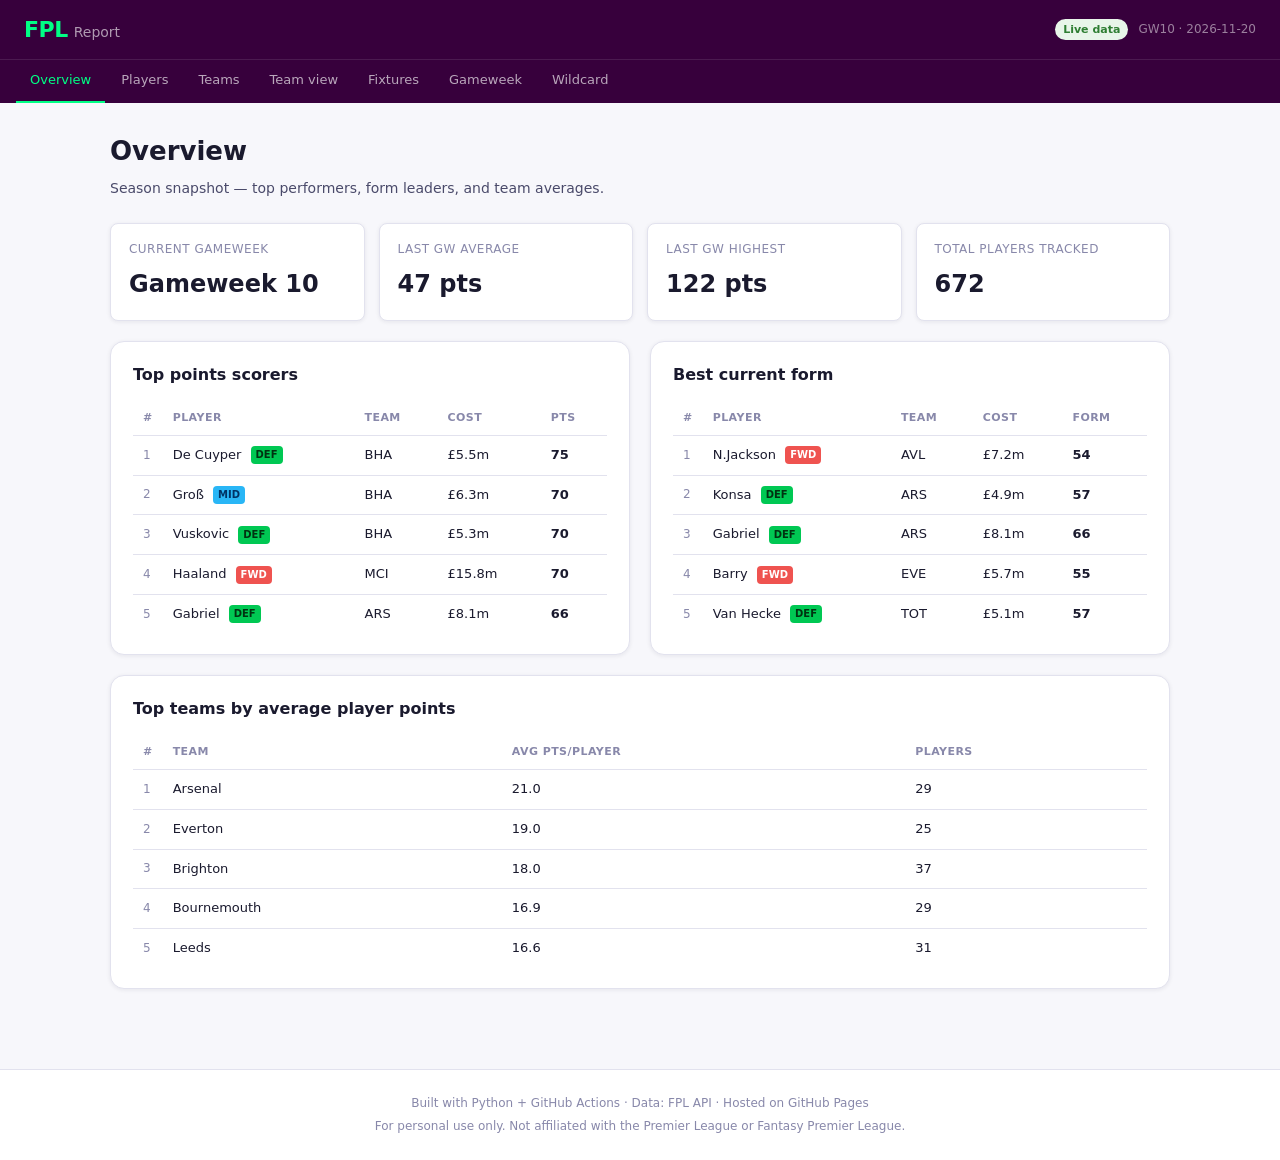
==== docs/index.html @ f7d1ed71 "chore: refresh FPL data 2026-11-20" ====
<!DOCTYPE html>
<html lang="en">
<head>
  <meta charset="UTF-8">
  <meta name="viewport" content="width=device-width, initial-scale=1.0">
  <title>Overview — FPL Report</title>
  <link rel="stylesheet" href="assets/style.css">
</head>
<body>
  <header class="site-header">
    <div class="header-inner">
      <div class="header-brand">
        <span class="brand-logo">FPL</span>
        <span class="brand-sub">Report</span>
      </div>
      <div class="header-meta">
        <span class="badge badge-live">Live data</span>
        <span class="meta-info">GW10 · 2026-11-20</span>
      </div>
    </div>
    <nav class="site-nav">
      <a href="index.html" class="nav-link active">Overview</a>
<a href="players.html" class="nav-link">Players</a>
<a href="teams.html" class="nav-link">Teams</a>
<a href="team.html" class="nav-link">Team view</a>
<a href="fixtures.html" class="nav-link">Fixtures</a>
<a href="gameweek.html" class="nav-link">Gameweek</a>
<a href="wildcard.html" class="nav-link">Wildcard</a>
    </nav>
  </header>
  <main class="site-main">
    
    <div class="page-header">
      <h1>Overview</h1>
      <p class="page-desc">Season snapshot — top performers, form leaders, and team averages.</p>
    </div>

    <div class="stat-cards">
      <div class="stat-card">
        <div class="stat-label">Current gameweek</div>
        <div class="stat-value">Gameweek 10</div>
      </div>
      <div class="stat-card">
        <div class="stat-label">Last GW average</div>
        <div class="stat-value">47 pts</div>
      </div>
      <div class="stat-card">
        <div class="stat-label">Last GW highest</div>
        <div class="stat-value">122 pts</div>
      </div>
      <div class="stat-card">
        <div class="stat-label">Total players tracked</div>
        <div class="stat-value">672</div>
      </div>
    </div>

    <div class="two-col">
      <section class="card">
        <h2>Top points scorers</h2>
        <table class="data-table">
          <thead><tr><th>#</th><th>Player</th><th>Team</th><th>Cost</th><th>Pts</th></tr></thead>
          <tbody>
        <tr>
          <td class="rank">1</td>
          <td class="player-name">
            <span class="name">De Cuyper</span>
            <span class="pos-badge pos-2">DEF</span>
          </td>
          <td>BHA</td>
          <td>£5.5m</td>
          <td class="pts">75</td>
        </tr>
        <tr>
          <td class="rank">2</td>
          <td class="player-name">
            <span class="name">Groß</span>
            <span class="pos-badge pos-3">MID</span>
          </td>
          <td>BHA</td>
          <td>£6.3m</td>
          <td class="pts">70</td>
        </tr>
        <tr>
          <td class="rank">3</td>
          <td class="player-name">
            <span class="name">Vuskovic</span>
            <span class="pos-badge pos-2">DEF</span>
          </td>
          <td>BHA</td>
          <td>£5.3m</td>
          <td class="pts">70</td>
        </tr>
        <tr>
          <td class="rank">4</td>
          <td class="player-name">
            <span class="name">Haaland</span>
            <span class="pos-badge pos-4">FWD</span>
          </td>
          <td>MCI</td>
          <td>£15.8m</td>
          <td class="pts">70</td>
        </tr>
        <tr>
          <td class="rank">5</td>
          <td class="player-name">
            <span class="name">Gabriel</span>
            <span class="pos-badge pos-2">DEF</span>
          </td>
          <td>ARS</td>
          <td>£8.1m</td>
          <td class="pts">66</td>
        </tr></tbody>
        </table>
      </section>
      <section class="card">
        <h2>Best current form</h2>
        <table class="data-table">
          <thead><tr><th>#</th><th>Player</th><th>Team</th><th>Cost</th><th>Form</th></tr></thead>
          <tbody>
        <tr>
          <td class="rank">1</td>
          <td class="player-name">
            <span class="name">N.Jackson</span>
            <span class="pos-badge pos-4">FWD</span>
          </td>
          <td>AVL</td>
          <td>£7.2m</td>
          <td class="pts">54</td>
        </tr>
        <tr>
          <td class="rank">2</td>
          <td class="player-name">
            <span class="name">Konsa</span>
            <span class="pos-badge pos-2">DEF</span>
          </td>
          <td>ARS</td>
          <td>£4.9m</td>
          <td class="pts">57</td>
        </tr>
        <tr>
          <td class="rank">3</td>
          <td class="player-name">
            <span class="name">Gabriel</span>
            <span class="pos-badge pos-2">DEF</span>
          </td>
          <td>ARS</td>
          <td>£8.1m</td>
          <td class="pts">66</td>
        </tr>
        <tr>
          <td class="rank">4</td>
          <td class="player-name">
            <span class="name">Barry</span>
            <span class="pos-badge pos-4">FWD</span>
          </td>
          <td>EVE</td>
          <td>£5.7m</td>
          <td class="pts">55</td>
        </tr>
        <tr>
          <td class="rank">5</td>
          <td class="player-name">
            <span class="name">Van Hecke</span>
            <span class="pos-badge pos-2">DEF</span>
          </td>
          <td>TOT</td>
          <td>£5.1m</td>
          <td class="pts">57</td>
        </tr></tbody>
        </table>
      </section>
    </div>

    <section class="card">
      <h2>Top teams by average player points</h2>
      <table class="data-table">
        <thead><tr><th>#</th><th>Team</th><th>Avg pts/player</th><th>Players</th></tr></thead>
        <tbody>
        <tr>
          <td class="rank">1</td>
          <td>Arsenal</td>
          <td>21.0</td>
          <td>29</td>
        </tr>
        <tr>
          <td class="rank">2</td>
          <td>Everton</td>
          <td>19.0</td>
          <td>25</td>
        </tr>
        <tr>
          <td class="rank">3</td>
          <td>Brighton</td>
          <td>18.0</td>
          <td>37</td>
        </tr>
        <tr>
          <td class="rank">4</td>
          <td>Bournemouth</td>
          <td>16.9</td>
          <td>29</td>
        </tr>
        <tr>
          <td class="rank">5</td>
          <td>Leeds</td>
          <td>16.6</td>
          <td>31</td>
        </tr></tbody>
      </table>
    </section>
  </main>
  <footer class="site-footer">
    <p>Built with Python + GitHub Actions · Data: FPL API · Hosted on GitHub Pages</p>
    <p>For personal use only. Not affiliated with the Premier League or Fantasy Premier League.</p>
  </footer>
  <script src="assets/main.js"></script>
</body>
</html>
---- docs/assets/style.css ----
:root {
  --pitch: #2d7a3a;
  --pitch-light: #38964a;
  --ink: #1a1a2e;
  --ink-muted: #4a4a6a;
  --ink-faint: #8888aa;
  --surface: #ffffff;
  --surface-alt: #f7f7fb;
  --border: #e2e2ee;
  --accent: #37003c;
  --accent-bright: #00ff85;
  --fdr1: #00cc44; --fdr1-text: #003311;
  --fdr2: #88dd44; --fdr2-text: #1a3300;
  --fdr3: #ffcc00; --fdr3-text: #332200;
  --fdr4: #ff6644; --fdr4-text: #330000;
  --fdr5: #cc0000; --fdr5-text: #fff;
  --pos1: #f8c12b; --pos2: #00c853; --pos3: #29b6f6; --pos4: #ef5350;
  --radius: 8px; --radius-lg: 14px;
  --shadow: 0 1px 4px rgba(26,26,46,0.08);
}

*, *::before, *::after { box-sizing: border-box; margin: 0; padding: 0; }

body {
  font-family: 'Inter', system-ui, -apple-system, sans-serif;
  font-size: 15px; line-height: 1.6;
  background: var(--surface-alt); color: var(--ink);
  min-height: 100vh;
}

/* Header */
.site-header {
  background: var(--accent);
  color: white;
  position: sticky; top: 0; z-index: 100;
}
.header-inner {
  display: flex; align-items: center; justify-content: space-between;
  padding: 12px 24px;
}
.header-brand { display: flex; align-items: baseline; gap: 6px; }
.brand-logo {
  font-size: 22px; font-weight: 800; letter-spacing: -0.5px;
  color: var(--accent-bright);
}
.brand-sub { font-size: 14px; color: rgba(255,255,255,0.6); }
.header-meta { display: flex; align-items: center; gap: 10px; font-size: 12px; }
.meta-info { color: rgba(255,255,255,0.5); }

/* Nav */
.site-nav {
  display: flex; gap: 2px;
  padding: 0 16px;
  border-top: 1px solid rgba(255,255,255,0.1);
  overflow-x: auto;
}
.nav-link {
  display: inline-block; padding: 10px 14px;
  font-size: 13px; font-weight: 500; color: rgba(255,255,255,0.65);
  text-decoration: none; white-space: nowrap;
  border-bottom: 2px solid transparent;
  transition: color 0.15s, border-color 0.15s;
}
.nav-link:hover { color: white; }
.nav-link.active { color: var(--accent-bright); border-bottom-color: var(--accent-bright); }

/* Main */
.site-main { max-width: 1100px; margin: 0 auto; padding: 28px 20px 60px; }
.page-header { margin-bottom: 24px; }
.page-header h1 { font-size: 26px; font-weight: 700; color: var(--ink); }
.page-header .page-desc { color: var(--ink-muted); margin-top: 4px; font-size: 14px; }

/* Cards */
.card {
  background: var(--surface);
  border: 1px solid var(--border);
  border-radius: var(--radius-lg);
  padding: 20px 22px;
  margin-bottom: 20px;
  box-shadow: var(--shadow);
}
.card h2 { font-size: 16px; font-weight: 600; margin-bottom: 14px; color: var(--ink); }
.card-desc { font-size: 13px; color: var(--ink-muted); margin-bottom: 12px; margin-top: -8px; }

/* Stat cards */
.stat-cards {
  display: grid; grid-template-columns: repeat(auto-fit, minmax(160px, 1fr)); gap: 14px;
  margin-bottom: 20px;
}
.stat-card {
  background: var(--surface);
  border: 1px solid var(--border);
  border-radius: var(--radius);
  padding: 16px 18px;
  box-shadow: var(--shadow);
}
.stat-label { font-size: 12px; color: var(--ink-faint); text-transform: uppercase; letter-spacing: 0.04em; margin-bottom: 6px; }
.stat-value { font-size: 24px; font-weight: 700; color: var(--ink); }

/* Tables */
.table-wrap { overflow-x: auto; }
.data-table { width: 100%; border-collapse: collapse; font-size: 13px; }
.data-table th {
  text-align: left; padding: 8px 10px;
  font-size: 11px; font-weight: 600; text-transform: uppercase; letter-spacing: 0.04em;
  color: var(--ink-faint); border-bottom: 1px solid var(--border);
}
.data-table td { padding: 9px 10px; border-bottom: 1px solid var(--border); }
.data-table tr:last-child td { border-bottom: none; }
.data-table tr:hover td { background: var(--surface-alt); }
.data-table .rank { color: var(--ink-faint); font-size: 12px; width: 28px; }
.data-table .pts { font-weight: 600; }
.empty { text-align: center; color: var(--ink-faint); padding: 20px; }

/* Badges */
.badge { display: inline-block; font-size: 11px; font-weight: 600; padding: 2px 8px; border-radius: 999px; }
.badge-mock { background: #fff3e0; color: #e65100; }
.badge-live { background: #e8f5e9; color: #2e7d32; }
.badge-current { background: var(--accent-bright); color: var(--accent); font-size: 10px; vertical-align: middle; }

/* Position badges */
.pos-badge { display: inline-block; font-size: 10px; font-weight: 700; padding: 1px 5px; border-radius: 4px; margin-left: 5px; vertical-align: middle; }
.pos-1 { background: var(--pos1); color: #332200; }
.pos-2 { background: var(--pos2); color: #003311; }
.pos-3 { background: var(--pos3); color: #003366; }
.pos-4 { background: var(--pos4); color: white; }

/* FDR pills */
.fdr-pill { display: inline-block; font-size: 11px; font-weight: 700; padding: 2px 7px; border-radius: 6px; margin: 1px; }
.fdr-1 { background: var(--fdr1); color: var(--fdr1-text); }
.fdr-2 { background: var(--fdr2); color: var(--fdr2-text); }
.fdr-3 { background: var(--fdr3); color: var(--fdr3-text); }
.fdr-4 { background: var(--fdr4); color: var(--fdr4-text); }
.fdr-5 { background: var(--fdr5); color: var(--fdr5-text); }
.fdr-legend { display: flex; gap: 8px; flex-wrap: wrap; align-items: center; padding: 14px 18px; margin-bottom: 20px; }

/* Fixtures */
.fixtures-table .score-cell { text-align: center; font-weight: 700; color: var(--ink); }
.fixtures-table .team-name { font-weight: 500; }
.fixtures-table .fixture-date { font-size: 12px; color: var(--ink-faint); }
.fixture-gw--current { border-color: var(--accent); }

/* Two-col layout */
.two-col { display: grid; grid-template-columns: 1fr 1fr; gap: 20px; }
@media (max-width: 700px) { .two-col { grid-template-columns: 1fr; } }

/* Table controls */
.table-controls { display: flex; align-items: center; justify-content: space-between; margin-bottom: 14px; flex-wrap: wrap; gap: 10px; }
.table-controls h2 { margin-bottom: 0; }
.filter-group { display: flex; gap: 6px; }
.filter-btn {
  font-size: 12px; font-weight: 600; padding: 4px 12px;
  border: 1px solid var(--border); border-radius: 999px;
  background: var(--surface); color: var(--ink-muted); cursor: pointer;
  transition: all 0.15s;
}
.filter-btn.active, .filter-btn:hover { background: var(--accent); color: white; border-color: var(--accent); }

/* Player comparison */
.comparison-card { }
.compare-selects { display: grid; grid-template-columns: 1fr auto 1fr; align-items: end; gap: 14px; margin-bottom: 16px; }
.compare-selects label { font-size: 12px; color: var(--ink-faint); display: block; margin-bottom: 4px; }
.compare-selects select { width: 100%; padding: 8px 10px; border: 1px solid var(--border); border-radius: var(--radius); font-size: 13px; background: var(--surface); }
.compare-vs { font-weight: 700; color: var(--ink-faint); padding-bottom: 8px; text-align: center; }
.comparison-result { display: none; }
.comparison-result.visible { display: block; }
.compare-table { width: 100%; border-collapse: collapse; font-size: 13px; }
.compare-table th { padding: 8px 12px; text-align: center; font-size: 12px; font-weight: 600; color: var(--ink-faint); border-bottom: 1px solid var(--border); }
.compare-table th:first-child { text-align: left; }
.compare-table td { padding: 9px 12px; text-align: center; border-bottom: 1px solid var(--border); }
.compare-table td:first-child { text-align: left; color: var(--ink-muted); font-size: 12px; }
.compare-table .winner { font-weight: 700; color: var(--pitch); }
.compare-table .header-a, .compare-table .header-b { font-weight: 700; font-size: 14px; color: var(--ink); }

/* Team view */
.team-select-label { font-size: 12px; color: var(--ink-faint); display: block; margin-bottom: 6px; }
#team-select { width: 100%; max-width: 320px; padding: 8px 10px; border: 1px solid var(--border); border-radius: var(--radius); font-size: 13px; background: var(--surface); }
.stat-sub { font-size: 12px; color: var(--ink-faint); margin-top: 4px; }
/* Team view has 7 KPI cards — narrower minmax than the default .stat-cards
   keeps them on one row instead of wrapping 6+1 at normal page widths. */
#team-stats { grid-template-columns: repeat(auto-fit, minmax(124px, 1fr)); }
#team-stats .stat-value { font-size: 20px; }

/* Wildcard */
.in-budget { color: #2e7d32; }
.over-budget { color: #c62828; }

/* Footer */
.site-footer { text-align: center; padding: 24px; font-size: 12px; color: var(--ink-faint); border-top: 1px solid var(--border); background: var(--surface); }
.site-footer p + p { margin-top: 4px; }
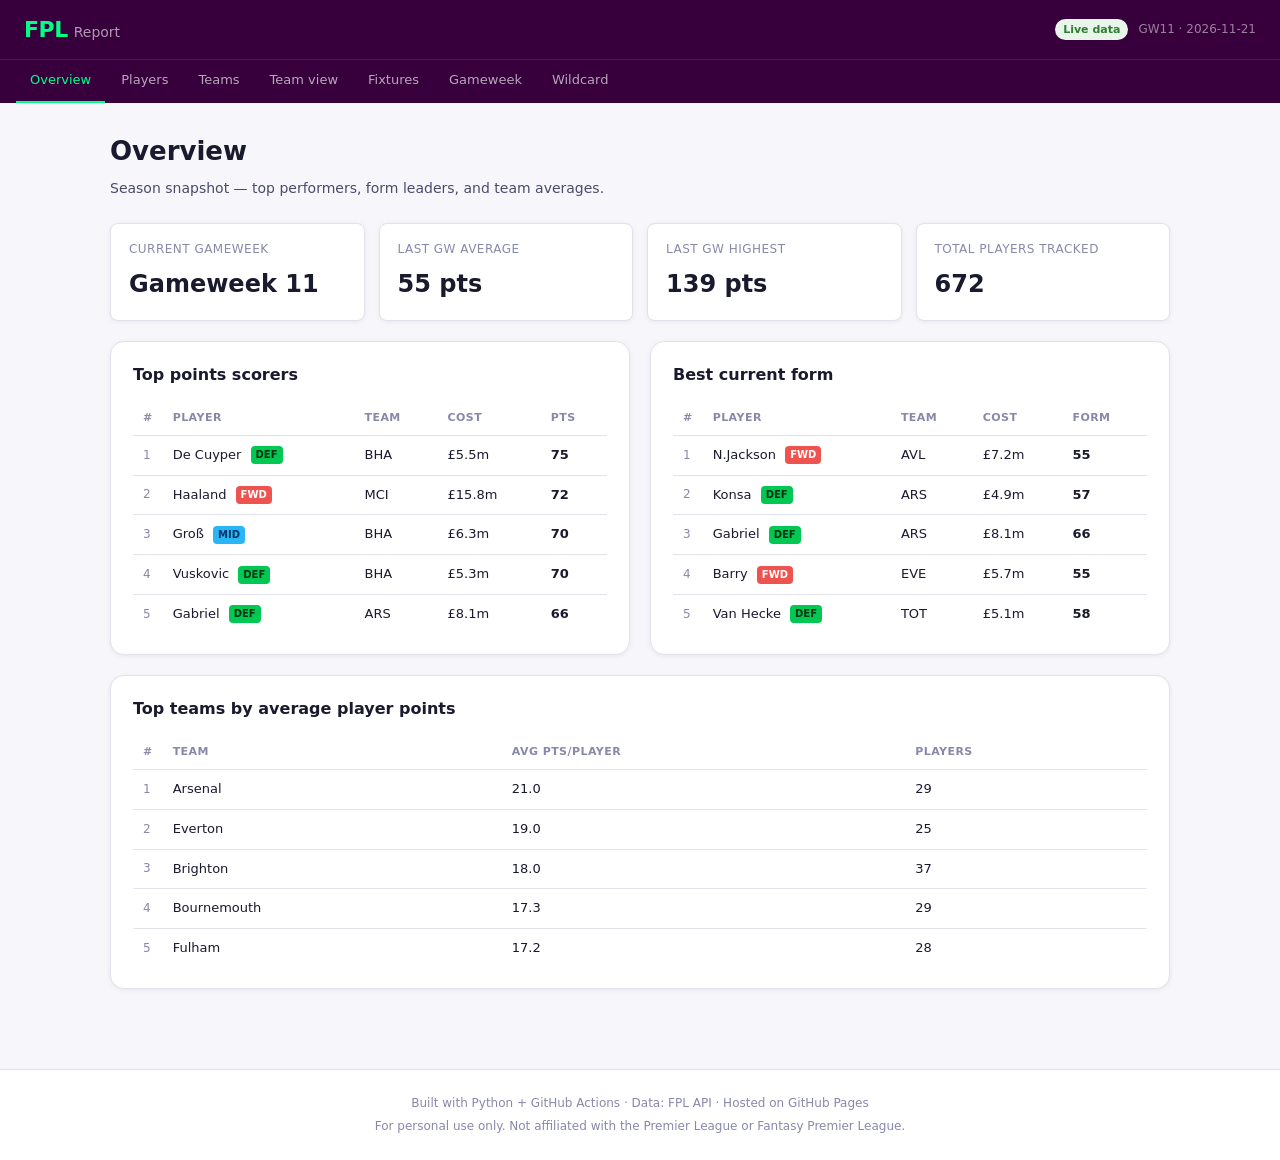
==== commit 7ffbadf0: "chore: refresh FPL data 2026-11-21" ====
--- a/docs/index.html
+++ b/docs/index.html
@@ -15,7 +15,7 @@
       </div>
       <div class="header-meta">
         <span class="badge badge-live">Live data</span>
-        <span class="meta-info">GW10 · 2026-11-20</span>
+        <span class="meta-info">GW11 · 2026-11-21</span>
       </div>
     </div>
     <nav class="site-nav">
@@ -38,15 +38,15 @@
     <div class="stat-cards">
       <div class="stat-card">
         <div class="stat-label">Current gameweek</div>
-        <div class="stat-value">Gameweek 10</div>
+        <div class="stat-value">Gameweek 11</div>
       </div>
       <div class="stat-card">
         <div class="stat-label">Last GW average</div>
-        <div class="stat-value">47 pts</div>
+        <div class="stat-value">55 pts</div>
       </div>
       <div class="stat-card">
         <div class="stat-label">Last GW highest</div>
-        <div class="stat-value">122 pts</div>
+        <div class="stat-value">139 pts</div>
       </div>
       <div class="stat-card">
         <div class="stat-label">Total players tracked</div>
@@ -73,6 +73,16 @@
         <tr>
           <td class="rank">2</td>
           <td class="player-name">
+            <span class="name">Haaland</span>
+            <span class="pos-badge pos-4">FWD</span>
+          </td>
+          <td>MCI</td>
+          <td>£15.8m</td>
+          <td class="pts">72</td>
+        </tr>
+        <tr>
+          <td class="rank">3</td>
+          <td class="player-name">
             <span class="name">Groß</span>
             <span class="pos-badge pos-3">MID</span>
           </td>
@@ -81,23 +91,13 @@
           <td class="pts">70</td>
         </tr>
         <tr>
-          <td class="rank">3</td>
+          <td class="rank">4</td>
           <td class="player-name">
             <span class="name">Vuskovic</span>
             <span class="pos-badge pos-2">DEF</span>
           </td>
           <td>BHA</td>
           <td>£5.3m</td>
-          <td class="pts">70</td>
-        </tr>
-        <tr>
-          <td class="rank">4</td>
-          <td class="player-name">
-            <span class="name">Haaland</span>
-            <span class="pos-badge pos-4">FWD</span>
-          </td>
-          <td>MCI</td>
-          <td>£15.8m</td>
           <td class="pts">70</td>
         </tr>
         <tr>
@@ -125,7 +125,7 @@
           </td>
           <td>AVL</td>
           <td>£7.2m</td>
-          <td class="pts">54</td>
+          <td class="pts">55</td>
         </tr>
         <tr>
           <td class="rank">2</td>
@@ -165,7 +165,7 @@
           </td>
           <td>TOT</td>
           <td>£5.1m</td>
-          <td class="pts">57</td>
+          <td class="pts">58</td>
         </tr></tbody>
         </table>
       </section>
@@ -197,14 +197,14 @@
         <tr>
           <td class="rank">4</td>
           <td>Bournemouth</td>
-          <td>16.9</td>
+          <td>17.3</td>
           <td>29</td>
         </tr>
         <tr>
           <td class="rank">5</td>
-          <td>Leeds</td>
-          <td>16.6</td>
-          <td>31</td>
+          <td>Fulham</td>
+          <td>17.2</td>
+          <td>28</td>
         </tr></tbody>
       </table>
     </section>
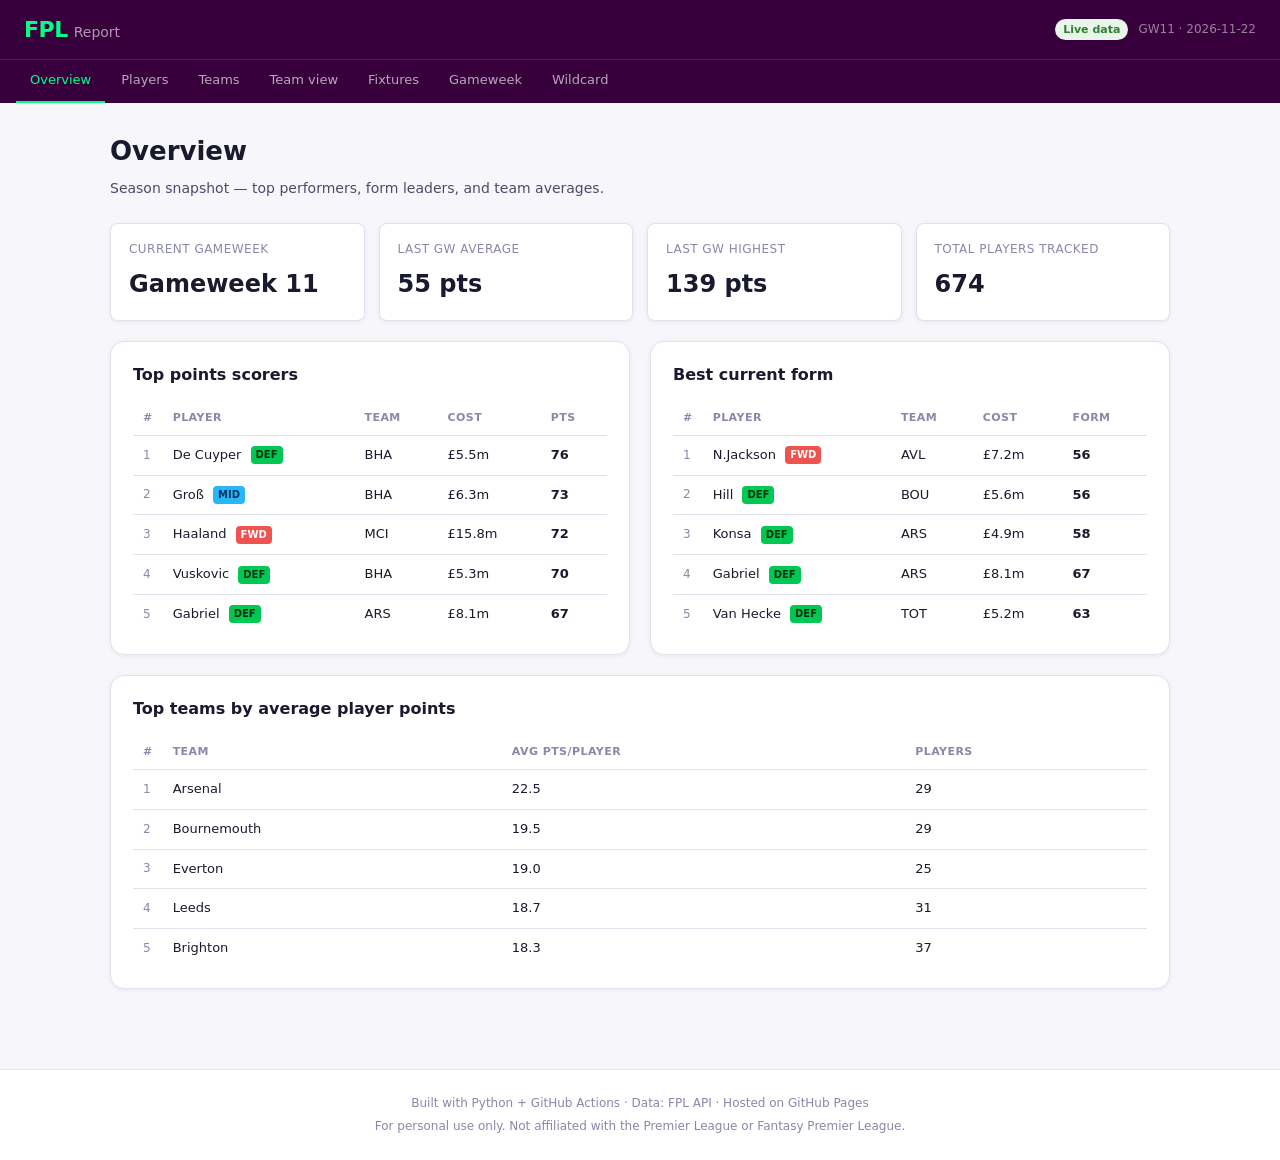
==== commit 15f6e744: "chore: refresh FPL data 2026-11-22" ====
--- a/docs/index.html
+++ b/docs/index.html
@@ -15,7 +15,7 @@
       </div>
       <div class="header-meta">
         <span class="badge badge-live">Live data</span>
-        <span class="meta-info">GW11 · 2026-11-21</span>
+        <span class="meta-info">GW11 · 2026-11-22</span>
       </div>
     </div>
     <nav class="site-nav">
@@ -50,7 +50,7 @@
       </div>
       <div class="stat-card">
         <div class="stat-label">Total players tracked</div>
-        <div class="stat-value">672</div>
+        <div class="stat-value">674</div>
       </div>
     </div>
 
@@ -68,10 +68,20 @@
           </td>
           <td>BHA</td>
           <td>£5.5m</td>
-          <td class="pts">75</td>
+          <td class="pts">76</td>
         </tr>
         <tr>
           <td class="rank">2</td>
+          <td class="player-name">
+            <span class="name">Groß</span>
+            <span class="pos-badge pos-3">MID</span>
+          </td>
+          <td>BHA</td>
+          <td>£6.3m</td>
+          <td class="pts">73</td>
+        </tr>
+        <tr>
+          <td class="rank">3</td>
           <td class="player-name">
             <span class="name">Haaland</span>
             <span class="pos-badge pos-4">FWD</span>
@@ -81,16 +91,6 @@
           <td class="pts">72</td>
         </tr>
         <tr>
-          <td class="rank">3</td>
-          <td class="player-name">
-            <span class="name">Groß</span>
-            <span class="pos-badge pos-3">MID</span>
-          </td>
-          <td>BHA</td>
-          <td>£6.3m</td>
-          <td class="pts">70</td>
-        </tr>
-        <tr>
           <td class="rank">4</td>
           <td class="player-name">
             <span class="name">Vuskovic</span>
@@ -108,7 +108,7 @@
           </td>
           <td>ARS</td>
           <td>£8.1m</td>
-          <td class="pts">66</td>
+          <td class="pts">67</td>
         </tr></tbody>
         </table>
       </section>
@@ -125,37 +125,37 @@
           </td>
           <td>AVL</td>
           <td>£7.2m</td>
-          <td class="pts">55</td>
+          <td class="pts">56</td>
         </tr>
         <tr>
           <td class="rank">2</td>
+          <td class="player-name">
+            <span class="name">Hill</span>
+            <span class="pos-badge pos-2">DEF</span>
+          </td>
+          <td>BOU</td>
+          <td>£5.6m</td>
+          <td class="pts">56</td>
+        </tr>
+        <tr>
+          <td class="rank">3</td>
           <td class="player-name">
             <span class="name">Konsa</span>
             <span class="pos-badge pos-2">DEF</span>
           </td>
           <td>ARS</td>
           <td>£4.9m</td>
-          <td class="pts">57</td>
-        </tr>
-        <tr>
-          <td class="rank">3</td>
+          <td class="pts">58</td>
+        </tr>
+        <tr>
+          <td class="rank">4</td>
           <td class="player-name">
             <span class="name">Gabriel</span>
             <span class="pos-badge pos-2">DEF</span>
           </td>
           <td>ARS</td>
           <td>£8.1m</td>
-          <td class="pts">66</td>
-        </tr>
-        <tr>
-          <td class="rank">4</td>
-          <td class="player-name">
-            <span class="name">Barry</span>
-            <span class="pos-badge pos-4">FWD</span>
-          </td>
-          <td>EVE</td>
-          <td>£5.7m</td>
-          <td class="pts">55</td>
+          <td class="pts">67</td>
         </tr>
         <tr>
           <td class="rank">5</td>
@@ -164,8 +164,8 @@
             <span class="pos-badge pos-2">DEF</span>
           </td>
           <td>TOT</td>
-          <td>£5.1m</td>
-          <td class="pts">58</td>
+          <td>£5.2m</td>
+          <td class="pts">63</td>
         </tr></tbody>
         </table>
       </section>
@@ -179,32 +179,32 @@
         <tr>
           <td class="rank">1</td>
           <td>Arsenal</td>
-          <td>21.0</td>
+          <td>22.5</td>
           <td>29</td>
         </tr>
         <tr>
           <td class="rank">2</td>
+          <td>Bournemouth</td>
+          <td>19.5</td>
+          <td>29</td>
+        </tr>
+        <tr>
+          <td class="rank">3</td>
           <td>Everton</td>
           <td>19.0</td>
           <td>25</td>
         </tr>
         <tr>
-          <td class="rank">3</td>
+          <td class="rank">4</td>
+          <td>Leeds</td>
+          <td>18.7</td>
+          <td>31</td>
+        </tr>
+        <tr>
+          <td class="rank">5</td>
           <td>Brighton</td>
-          <td>18.0</td>
+          <td>18.3</td>
           <td>37</td>
-        </tr>
-        <tr>
-          <td class="rank">4</td>
-          <td>Bournemouth</td>
-          <td>17.3</td>
-          <td>29</td>
-        </tr>
-        <tr>
-          <td class="rank">5</td>
-          <td>Fulham</td>
-          <td>17.2</td>
-          <td>28</td>
         </tr></tbody>
       </table>
     </section>
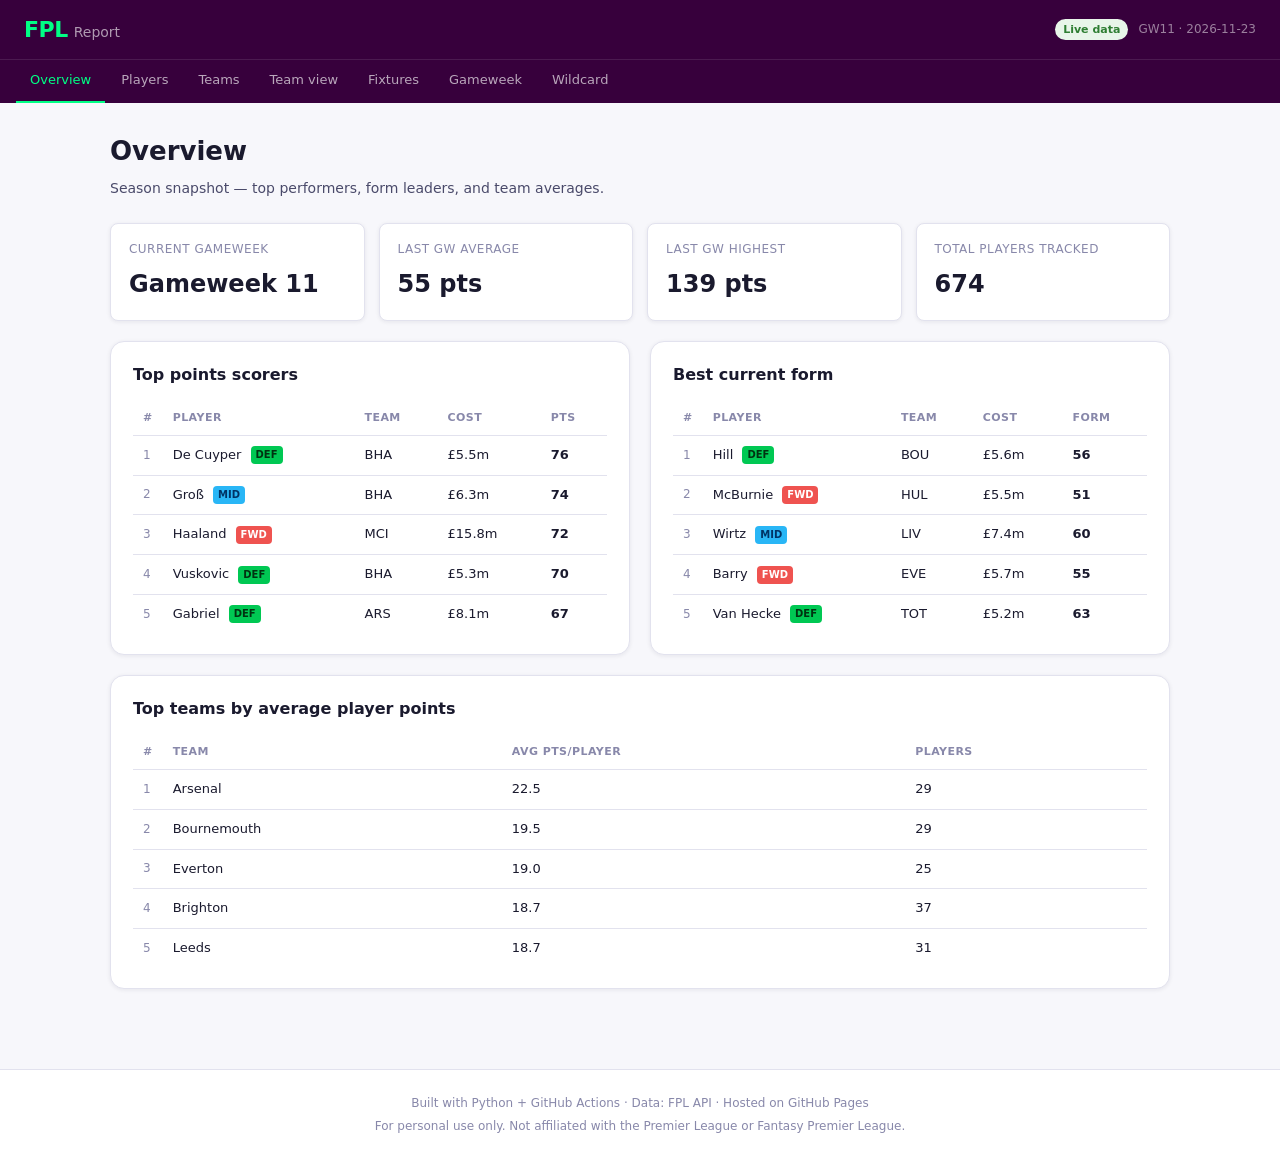
==== commit 9288a7b3: "chore: refresh FPL data 2026-11-23" ====
--- a/docs/index.html
+++ b/docs/index.html
@@ -15,7 +15,7 @@
       </div>
       <div class="header-meta">
         <span class="badge badge-live">Live data</span>
-        <span class="meta-info">GW11 · 2026-11-22</span>
+        <span class="meta-info">GW11 · 2026-11-23</span>
       </div>
     </div>
     <nav class="site-nav">
@@ -78,7 +78,7 @@
           </td>
           <td>BHA</td>
           <td>£6.3m</td>
-          <td class="pts">73</td>
+          <td class="pts">74</td>
         </tr>
         <tr>
           <td class="rank">3</td>
@@ -120,16 +120,6 @@
         <tr>
           <td class="rank">1</td>
           <td class="player-name">
-            <span class="name">N.Jackson</span>
-            <span class="pos-badge pos-4">FWD</span>
-          </td>
-          <td>AVL</td>
-          <td>£7.2m</td>
-          <td class="pts">56</td>
-        </tr>
-        <tr>
-          <td class="rank">2</td>
-          <td class="player-name">
             <span class="name">Hill</span>
             <span class="pos-badge pos-2">DEF</span>
           </td>
@@ -138,24 +128,34 @@
           <td class="pts">56</td>
         </tr>
         <tr>
+          <td class="rank">2</td>
+          <td class="player-name">
+            <span class="name">McBurnie</span>
+            <span class="pos-badge pos-4">FWD</span>
+          </td>
+          <td>HUL</td>
+          <td>£5.5m</td>
+          <td class="pts">51</td>
+        </tr>
+        <tr>
           <td class="rank">3</td>
           <td class="player-name">
-            <span class="name">Konsa</span>
-            <span class="pos-badge pos-2">DEF</span>
-          </td>
-          <td>ARS</td>
-          <td>£4.9m</td>
-          <td class="pts">58</td>
+            <span class="name">Wirtz</span>
+            <span class="pos-badge pos-3">MID</span>
+          </td>
+          <td>LIV</td>
+          <td>£7.4m</td>
+          <td class="pts">60</td>
         </tr>
         <tr>
           <td class="rank">4</td>
           <td class="player-name">
-            <span class="name">Gabriel</span>
-            <span class="pos-badge pos-2">DEF</span>
-          </td>
-          <td>ARS</td>
-          <td>£8.1m</td>
-          <td class="pts">67</td>
+            <span class="name">Barry</span>
+            <span class="pos-badge pos-4">FWD</span>
+          </td>
+          <td>EVE</td>
+          <td>£5.7m</td>
+          <td class="pts">55</td>
         </tr>
         <tr>
           <td class="rank">5</td>
@@ -196,15 +196,15 @@
         </tr>
         <tr>
           <td class="rank">4</td>
+          <td>Brighton</td>
+          <td>18.7</td>
+          <td>37</td>
+        </tr>
+        <tr>
+          <td class="rank">5</td>
           <td>Leeds</td>
           <td>18.7</td>
           <td>31</td>
-        </tr>
-        <tr>
-          <td class="rank">5</td>
-          <td>Brighton</td>
-          <td>18.3</td>
-          <td>37</td>
         </tr></tbody>
       </table>
     </section>
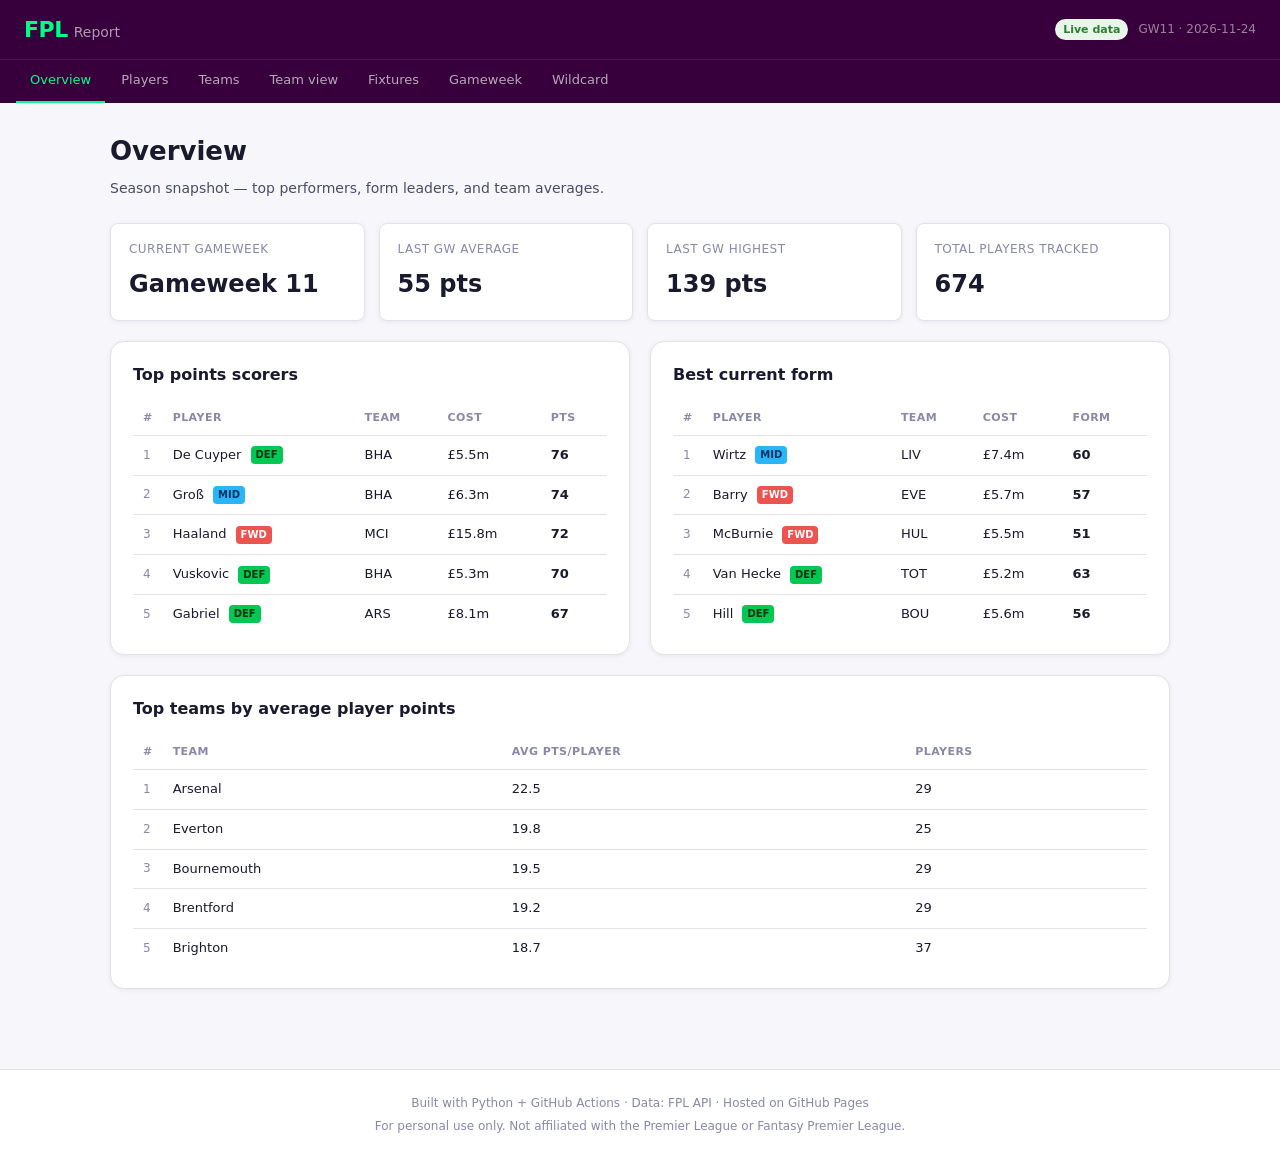
==== commit db9019ca: "chore: refresh FPL data 2026-11-24" ====
--- a/docs/index.html
+++ b/docs/index.html
@@ -15,7 +15,7 @@
       </div>
       <div class="header-meta">
         <span class="badge badge-live">Live data</span>
-        <span class="meta-info">GW11 · 2026-11-23</span>
+        <span class="meta-info">GW11 · 2026-11-24</span>
       </div>
     </div>
     <nav class="site-nav">
@@ -120,52 +120,52 @@
         <tr>
           <td class="rank">1</td>
           <td class="player-name">
+            <span class="name">Wirtz</span>
+            <span class="pos-badge pos-3">MID</span>
+          </td>
+          <td>LIV</td>
+          <td>£7.4m</td>
+          <td class="pts">60</td>
+        </tr>
+        <tr>
+          <td class="rank">2</td>
+          <td class="player-name">
+            <span class="name">Barry</span>
+            <span class="pos-badge pos-4">FWD</span>
+          </td>
+          <td>EVE</td>
+          <td>£5.7m</td>
+          <td class="pts">57</td>
+        </tr>
+        <tr>
+          <td class="rank">3</td>
+          <td class="player-name">
+            <span class="name">McBurnie</span>
+            <span class="pos-badge pos-4">FWD</span>
+          </td>
+          <td>HUL</td>
+          <td>£5.5m</td>
+          <td class="pts">51</td>
+        </tr>
+        <tr>
+          <td class="rank">4</td>
+          <td class="player-name">
+            <span class="name">Van Hecke</span>
+            <span class="pos-badge pos-2">DEF</span>
+          </td>
+          <td>TOT</td>
+          <td>£5.2m</td>
+          <td class="pts">63</td>
+        </tr>
+        <tr>
+          <td class="rank">5</td>
+          <td class="player-name">
             <span class="name">Hill</span>
             <span class="pos-badge pos-2">DEF</span>
           </td>
           <td>BOU</td>
           <td>£5.6m</td>
           <td class="pts">56</td>
-        </tr>
-        <tr>
-          <td class="rank">2</td>
-          <td class="player-name">
-            <span class="name">McBurnie</span>
-            <span class="pos-badge pos-4">FWD</span>
-          </td>
-          <td>HUL</td>
-          <td>£5.5m</td>
-          <td class="pts">51</td>
-        </tr>
-        <tr>
-          <td class="rank">3</td>
-          <td class="player-name">
-            <span class="name">Wirtz</span>
-            <span class="pos-badge pos-3">MID</span>
-          </td>
-          <td>LIV</td>
-          <td>£7.4m</td>
-          <td class="pts">60</td>
-        </tr>
-        <tr>
-          <td class="rank">4</td>
-          <td class="player-name">
-            <span class="name">Barry</span>
-            <span class="pos-badge pos-4">FWD</span>
-          </td>
-          <td>EVE</td>
-          <td>£5.7m</td>
-          <td class="pts">55</td>
-        </tr>
-        <tr>
-          <td class="rank">5</td>
-          <td class="player-name">
-            <span class="name">Van Hecke</span>
-            <span class="pos-badge pos-2">DEF</span>
-          </td>
-          <td>TOT</td>
-          <td>£5.2m</td>
-          <td class="pts">63</td>
         </tr></tbody>
         </table>
       </section>
@@ -184,27 +184,27 @@
         </tr>
         <tr>
           <td class="rank">2</td>
+          <td>Everton</td>
+          <td>19.8</td>
+          <td>25</td>
+        </tr>
+        <tr>
+          <td class="rank">3</td>
           <td>Bournemouth</td>
           <td>19.5</td>
           <td>29</td>
         </tr>
         <tr>
-          <td class="rank">3</td>
-          <td>Everton</td>
-          <td>19.0</td>
-          <td>25</td>
-        </tr>
-        <tr>
           <td class="rank">4</td>
+          <td>Brentford</td>
+          <td>19.2</td>
+          <td>29</td>
+        </tr>
+        <tr>
+          <td class="rank">5</td>
           <td>Brighton</td>
           <td>18.7</td>
           <td>37</td>
-        </tr>
-        <tr>
-          <td class="rank">5</td>
-          <td>Leeds</td>
-          <td>18.7</td>
-          <td>31</td>
         </tr></tbody>
       </table>
     </section>
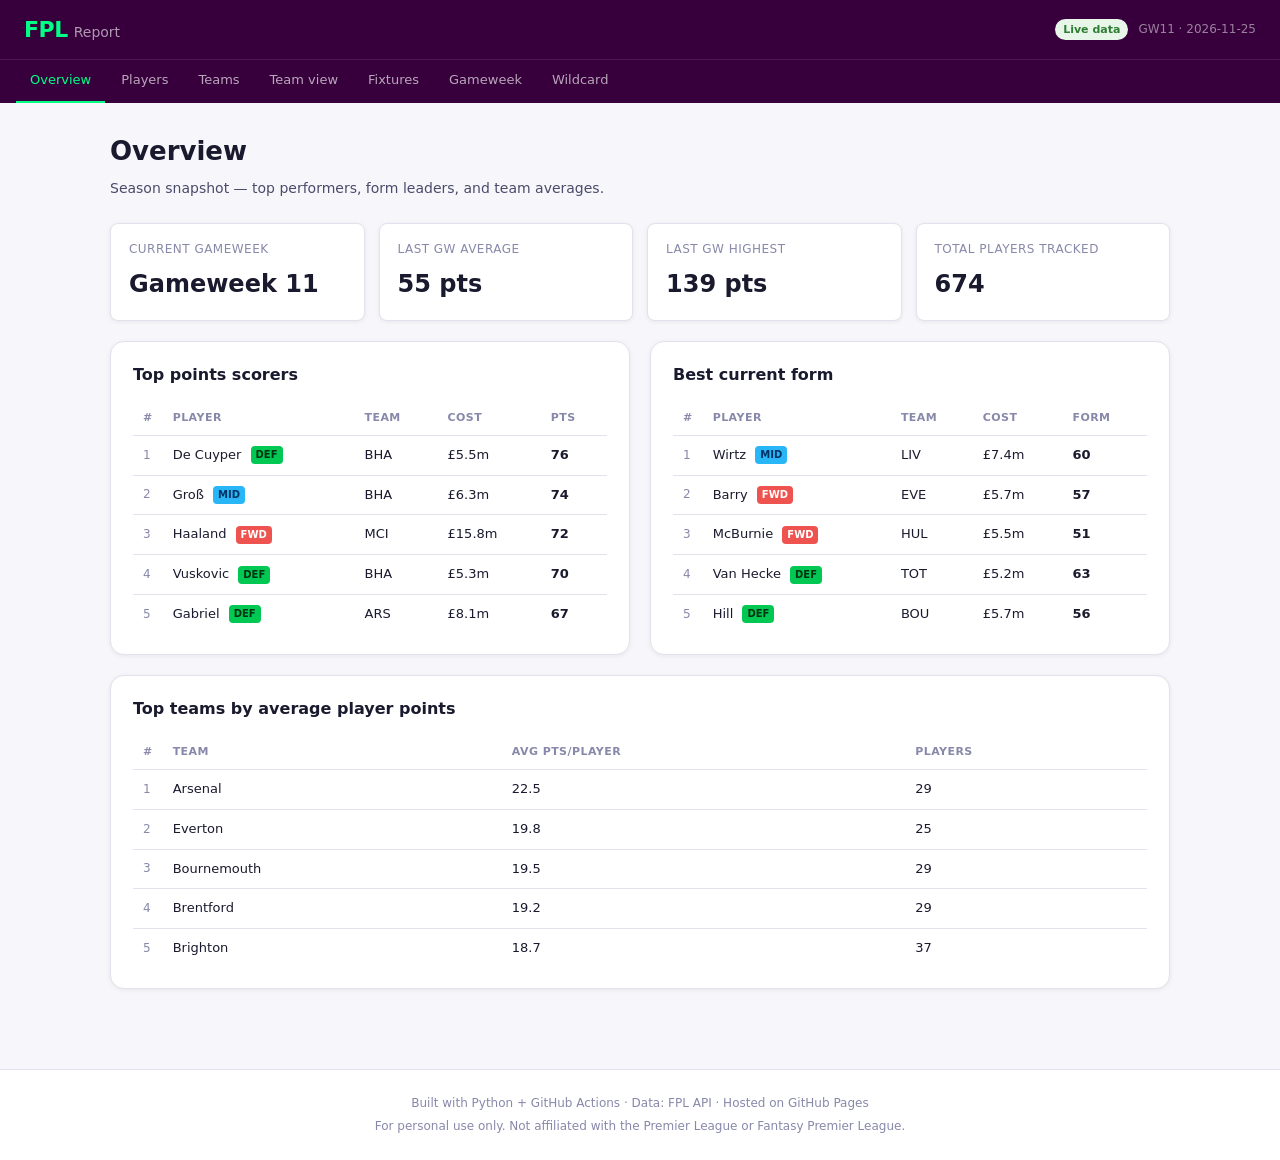
==== commit 446cb6c5: "chore: refresh FPL data 2026-11-25" ====
--- a/docs/index.html
+++ b/docs/index.html
@@ -15,7 +15,7 @@
       </div>
       <div class="header-meta">
         <span class="badge badge-live">Live data</span>
-        <span class="meta-info">GW11 · 2026-11-24</span>
+        <span class="meta-info">GW11 · 2026-11-25</span>
       </div>
     </div>
     <nav class="site-nav">
@@ -164,7 +164,7 @@
             <span class="pos-badge pos-2">DEF</span>
           </td>
           <td>BOU</td>
-          <td>£5.6m</td>
+          <td>£5.7m</td>
           <td class="pts">56</td>
         </tr></tbody>
         </table>
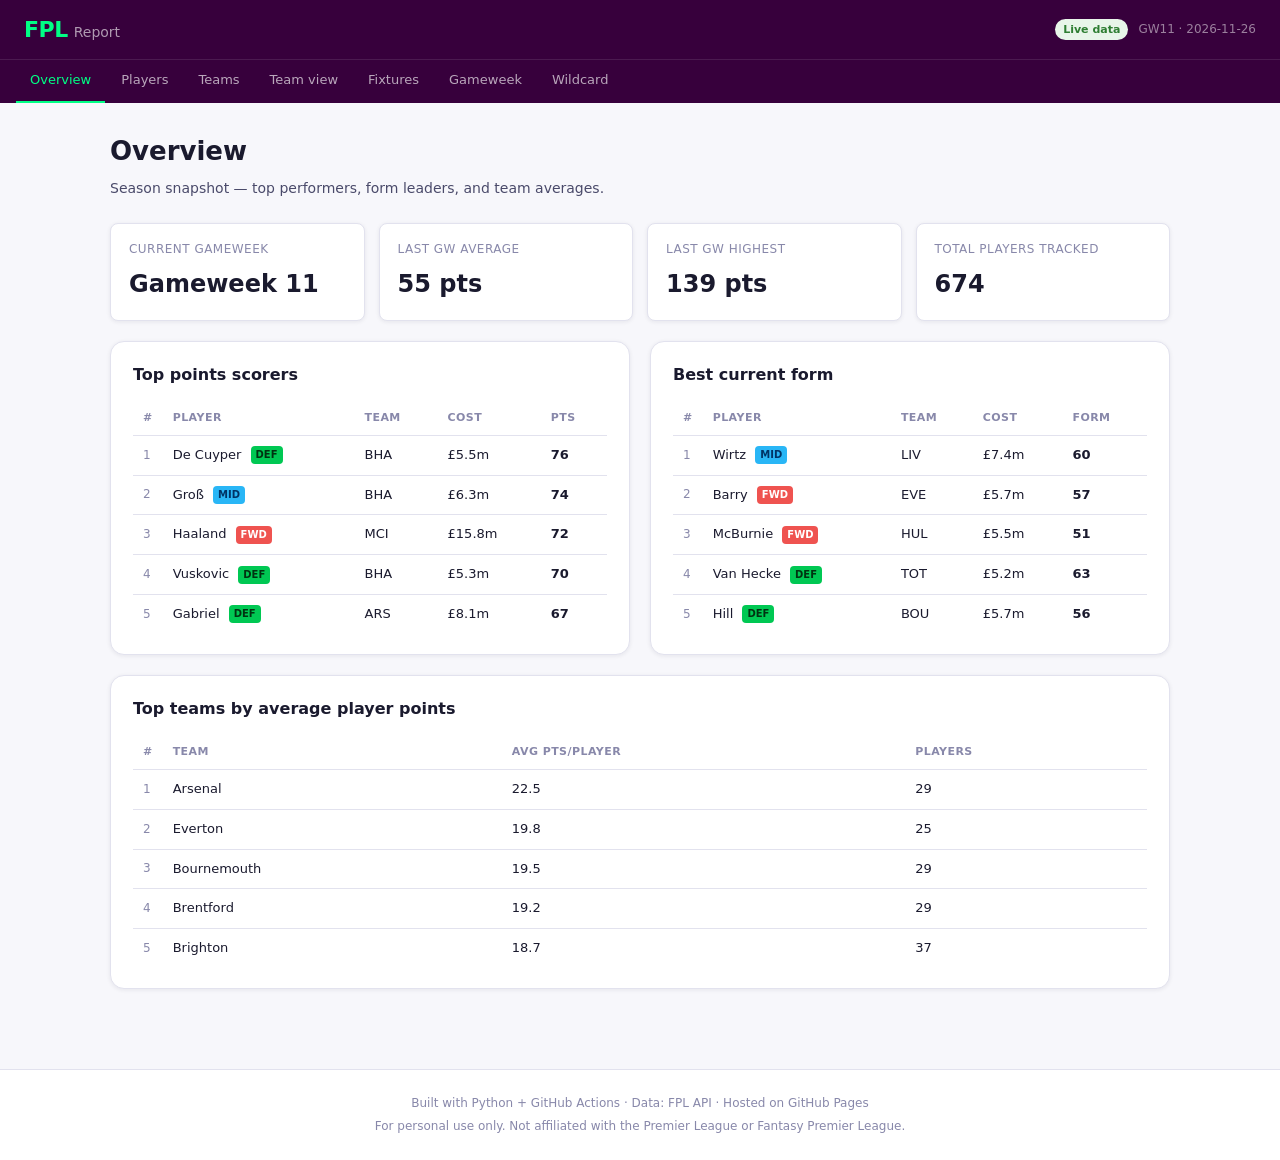
==== commit 937b250b: "chore: refresh FPL data 2026-11-26" ====
--- a/docs/index.html
+++ b/docs/index.html
@@ -15,7 +15,7 @@
       </div>
       <div class="header-meta">
         <span class="badge badge-live">Live data</span>
-        <span class="meta-info">GW11 · 2026-11-25</span>
+        <span class="meta-info">GW11 · 2026-11-26</span>
       </div>
     </div>
     <nav class="site-nav">
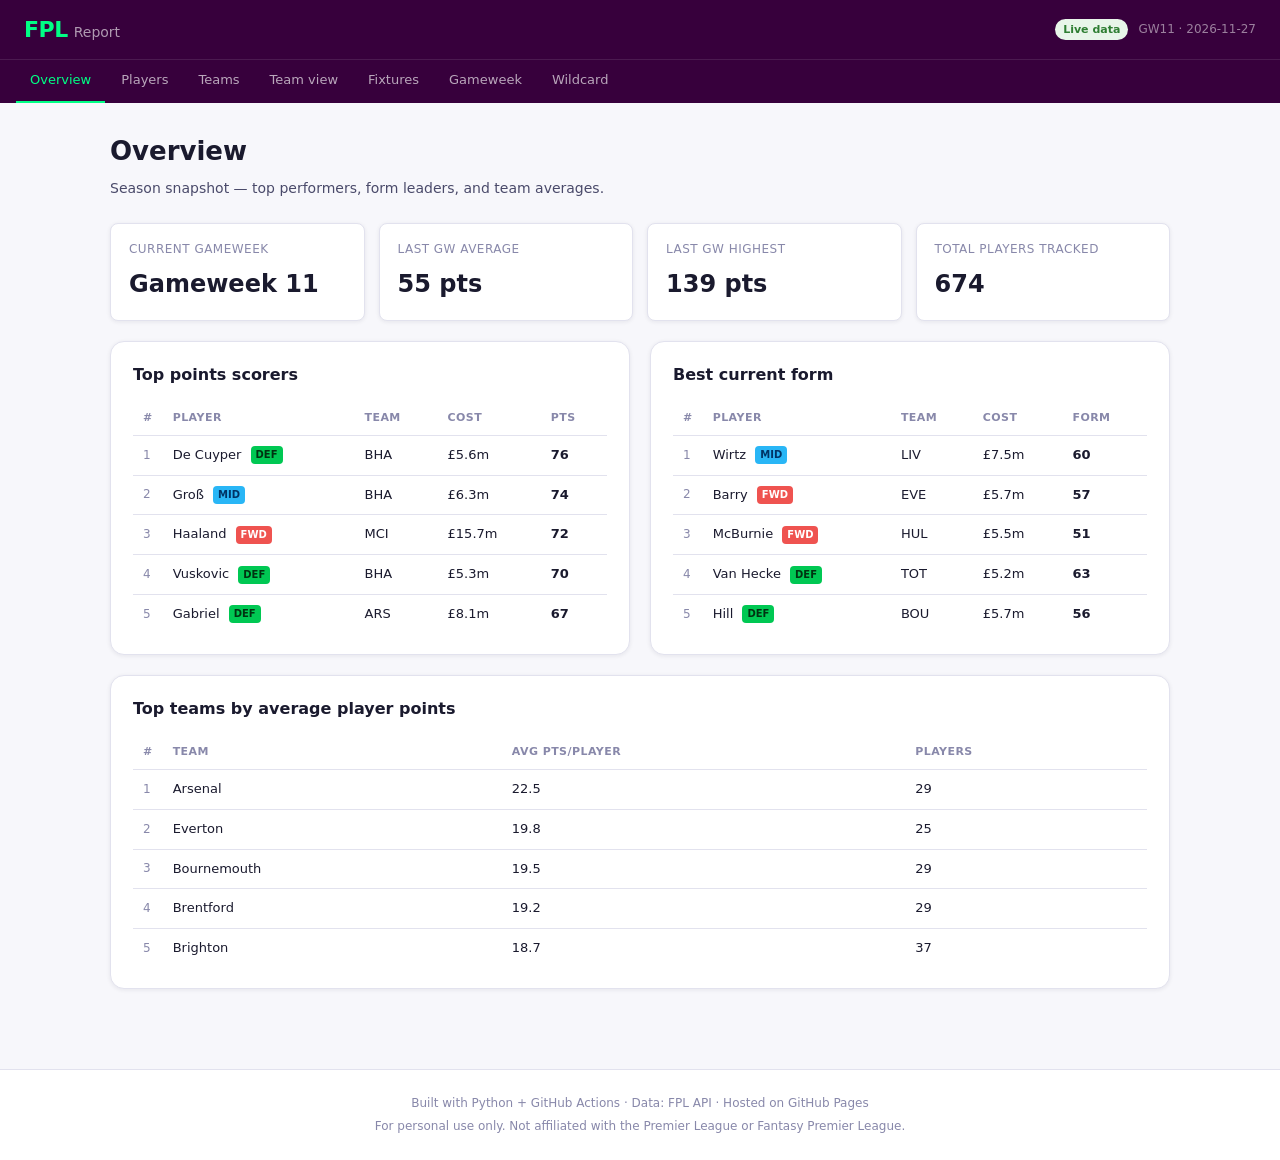
==== commit ee90477b: "chore: refresh FPL data 2026-11-27" ====
--- a/docs/index.html
+++ b/docs/index.html
@@ -15,7 +15,7 @@
       </div>
       <div class="header-meta">
         <span class="badge badge-live">Live data</span>
-        <span class="meta-info">GW11 · 2026-11-26</span>
+        <span class="meta-info">GW11 · 2026-11-27</span>
       </div>
     </div>
     <nav class="site-nav">
@@ -67,7 +67,7 @@
             <span class="pos-badge pos-2">DEF</span>
           </td>
           <td>BHA</td>
-          <td>£5.5m</td>
+          <td>£5.6m</td>
           <td class="pts">76</td>
         </tr>
         <tr>
@@ -87,7 +87,7 @@
             <span class="pos-badge pos-4">FWD</span>
           </td>
           <td>MCI</td>
-          <td>£15.8m</td>
+          <td>£15.7m</td>
           <td class="pts">72</td>
         </tr>
         <tr>
@@ -124,7 +124,7 @@
             <span class="pos-badge pos-3">MID</span>
           </td>
           <td>LIV</td>
-          <td>£7.4m</td>
+          <td>£7.5m</td>
           <td class="pts">60</td>
         </tr>
         <tr>
